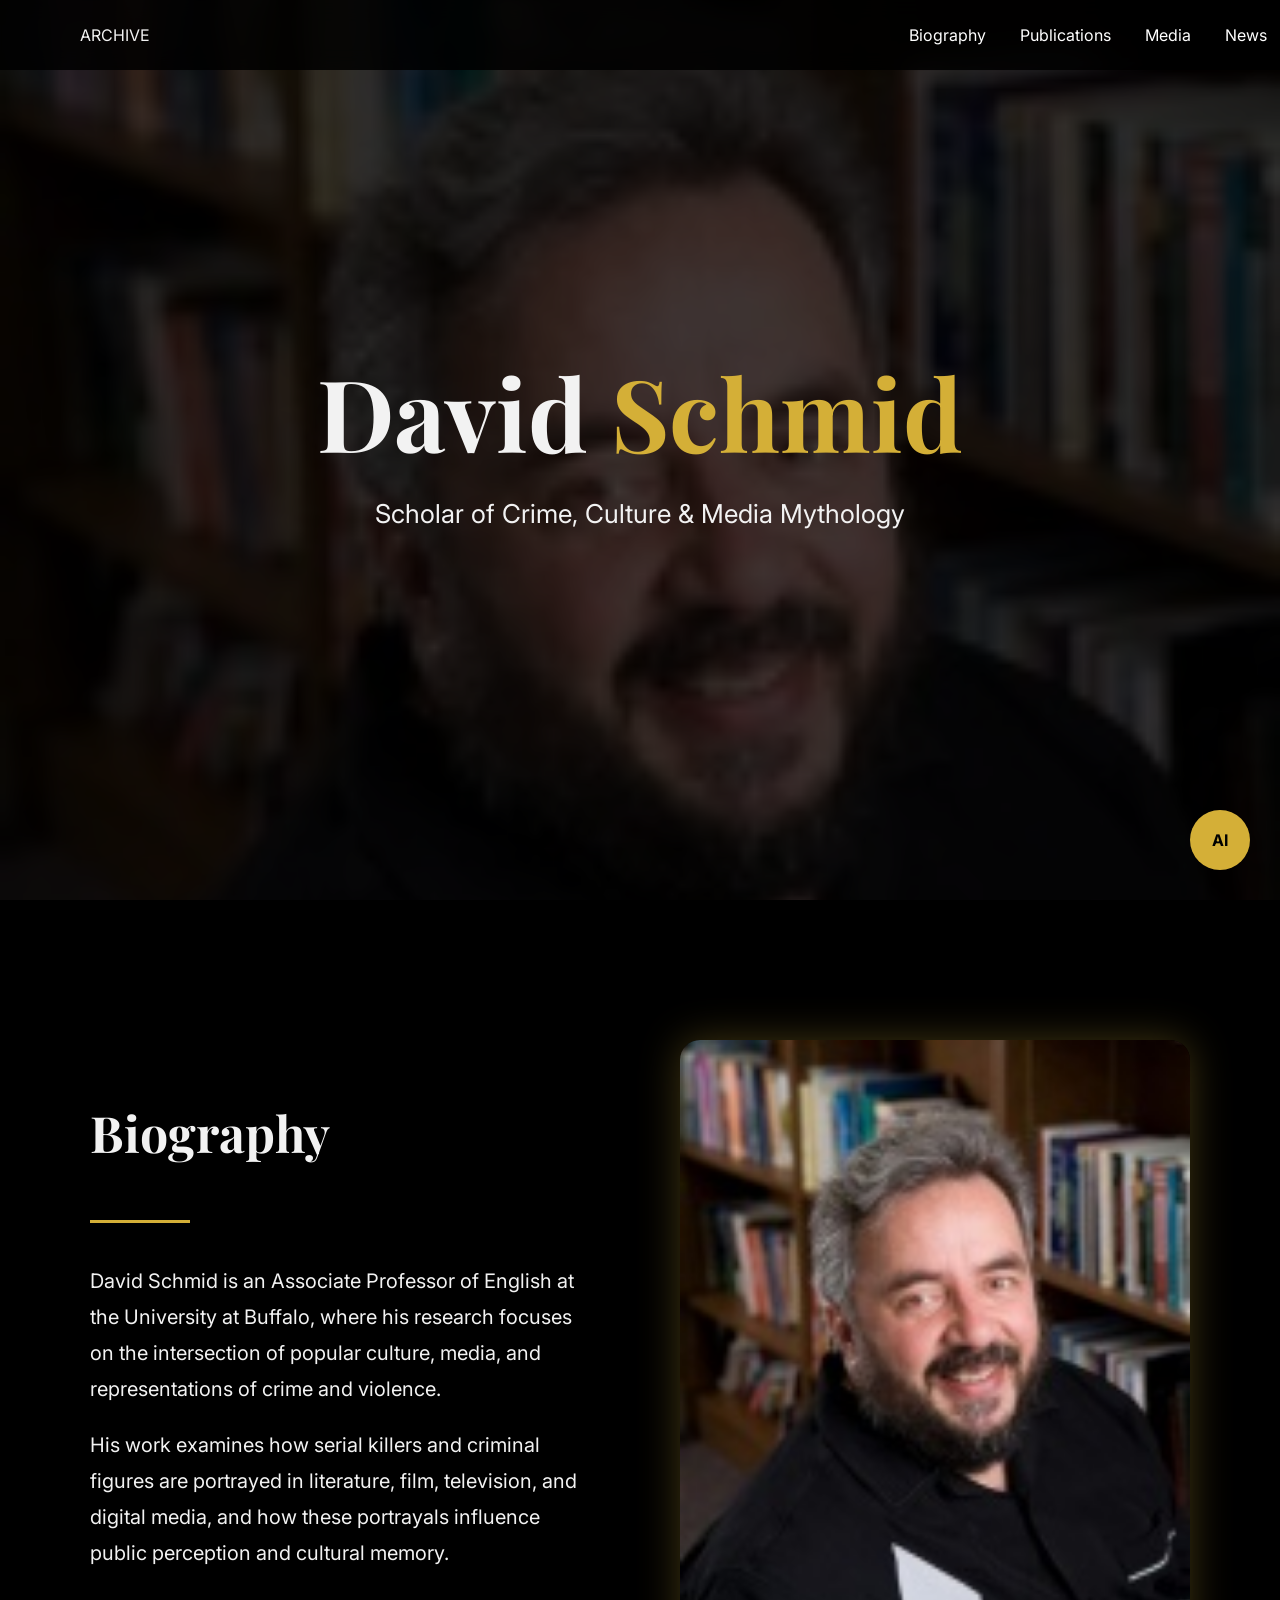
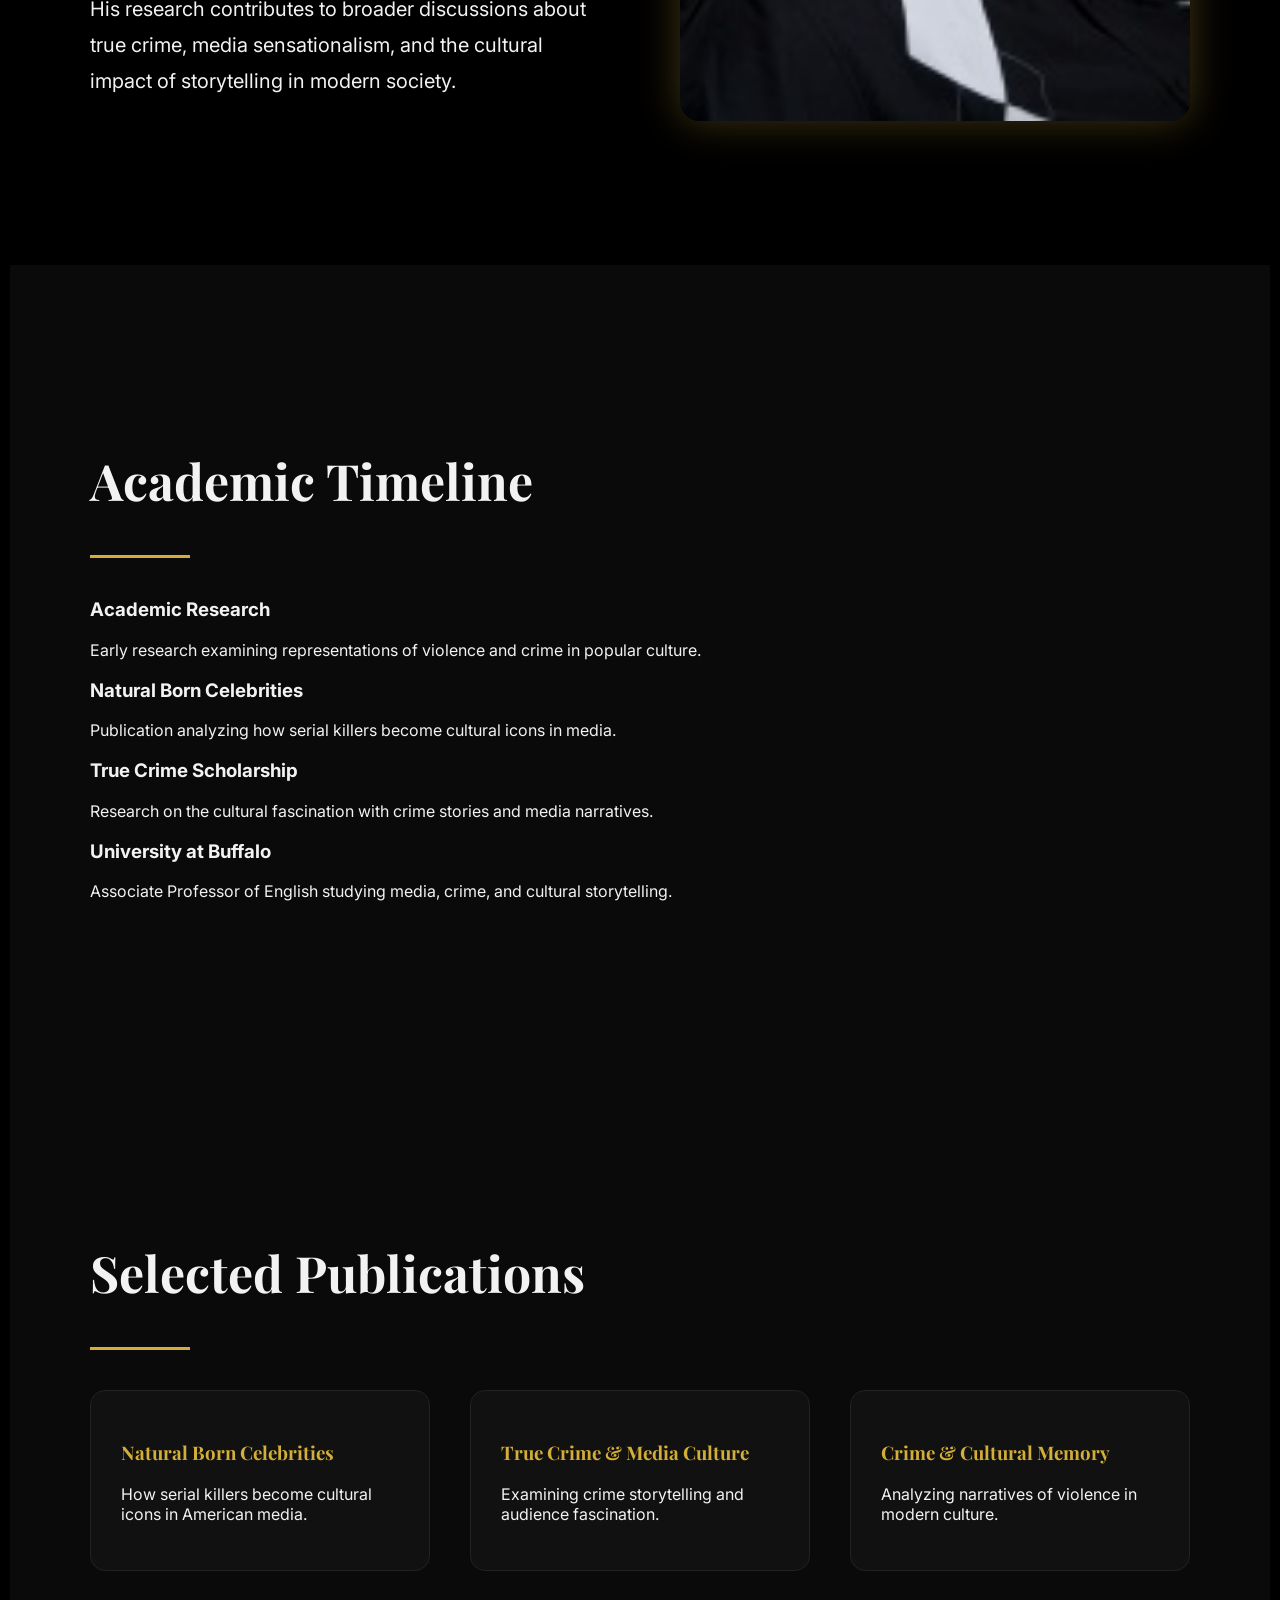
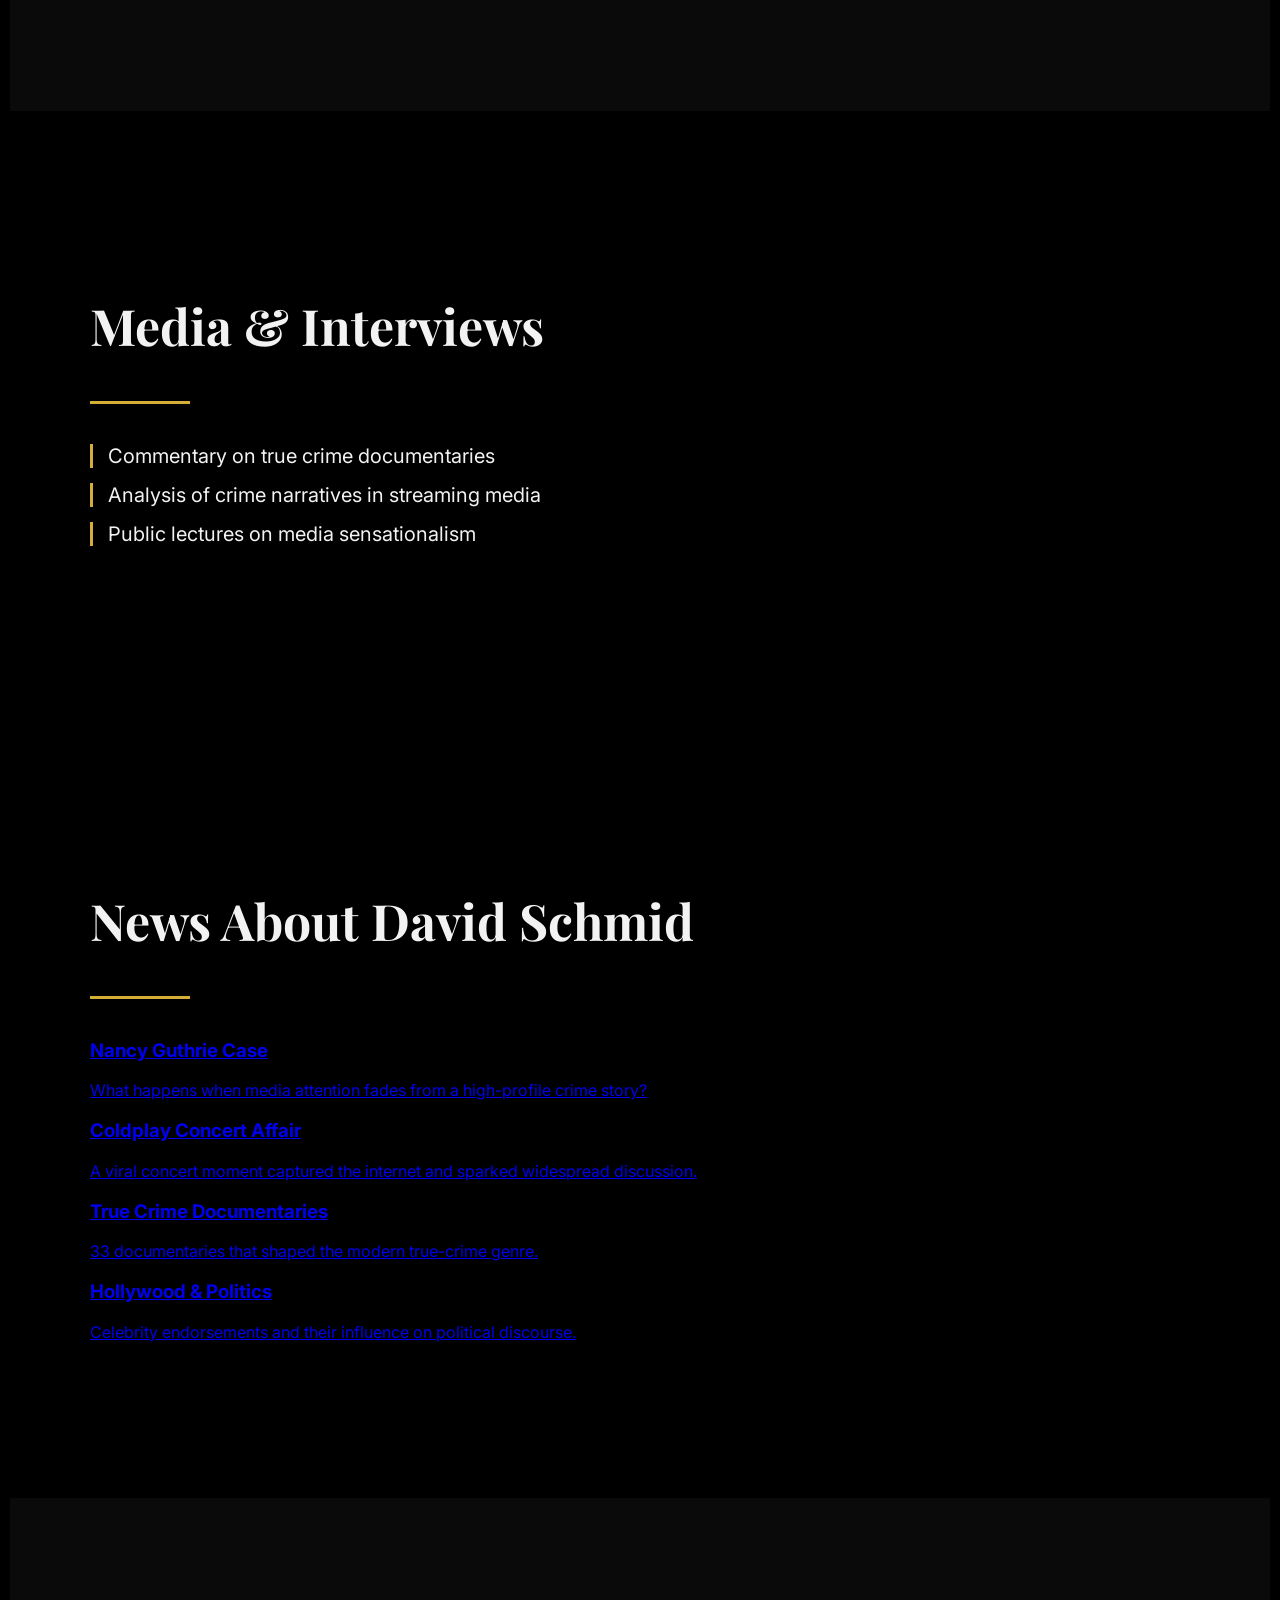
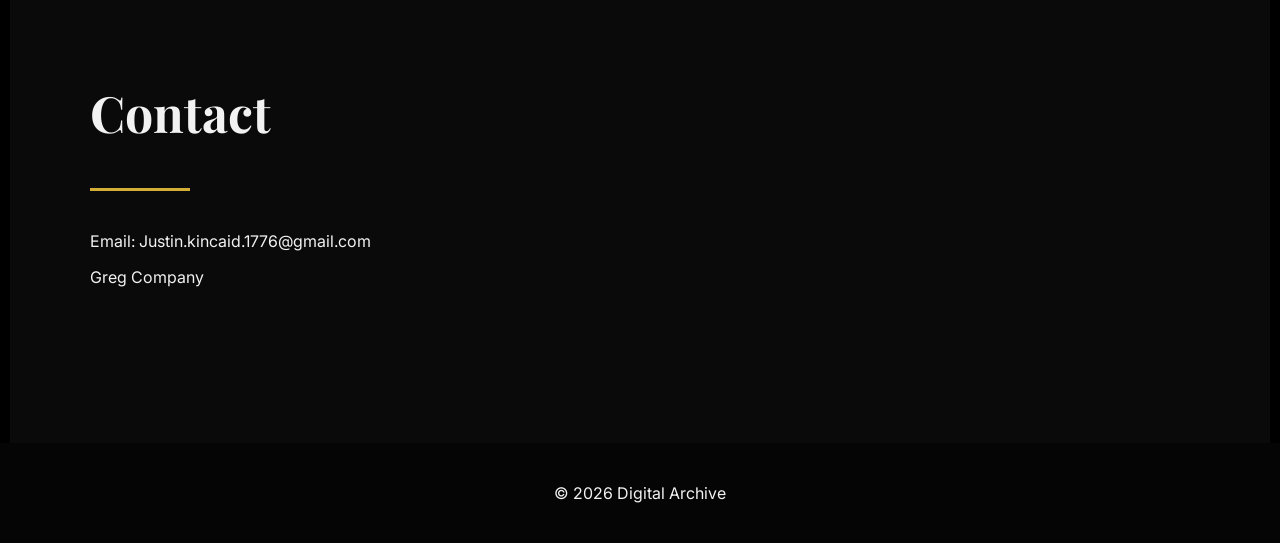
==== index.html @ 65b1dbdf "Add files via upload" ====
<!DOCTYPE html>
<html lang="en">
<head>
<meta charset="UTF-8">
<meta name="viewport" content="width=device-width, initial-scale=1.0">
<title>David Schmid | Digital Legacy</title>

<link rel="stylesheet" href="style.css">
<link href="https://fonts.googleapis.com/css2?family=Playfair+Display:wght@700&family=Inter:wght@300;400;600&display=swap" rel="stylesheet">

</head>

<body>

<header class="navbar">
<div class="logo">ARCHIVE</div>

<nav>
<a href="#bio">Biography</a>
<a href="#publications">Publications</a>
<a href="#media">Media</a>
<a href="#news">News</a>
<a href="#contact">Contact</a>
</nav>

</header>



<section class="hero">

<div class="hero-overlay"></div>

<div class="hero-content">
<h1>David <span>Schmid</span></h1>
<p>Scholar of Crime, Culture & Media Mythology</p>
</div>

</section>



<section id="bio" class="section reveal">

<div class="bio-grid">

<div class="bio-text">

<h2>Biography</h2>
<div class="divider"></div>

<p>
David Schmid is an Associate Professor of English at the University at Buffalo,
where his research focuses on the intersection of popular culture, media,
and representations of crime and violence.
</p>

<p>
His work examines how serial killers and criminal figures are portrayed in
literature, film, television, and digital media, and how these portrayals
influence public perception and cultural memory.
</p>


<p>
His research contributes to broader discussions about true crime,
media sensationalism, and the cultural impact of storytelling
in modern society.
</p>


</div>


<div class="bio-image">
<img src="schmid.jpg" alt="David Schmid">
</div>

</div>

</section>



<section class="section dark reveal">

<h2>Academic Timeline</h2>
<div class="divider"></div>

<div class="timeline">

<div class="timeline-item">
<h3>Academic Research</h3>
<p>Early research examining representations of violence and crime in popular culture.</p>
</div>

<div class="timeline-item">
<h3>Natural Born Celebrities</h3>
<p>Publication analyzing how serial killers become cultural icons in media.</p>
</div>

<div class="timeline-item">
<h3>True Crime Scholarship</h3>
<p>Research on the cultural fascination with crime stories and media narratives.</p>
</div>

<div class="timeline-item">
<h3>University at Buffalo</h3>
<p>Associate Professor of English studying media, crime, and cultural storytelling.</p>
</div>

</div>

</section>



<section id="publications" class="section dark reveal">

<h2>Selected Publications</h2>
<div class="divider"></div>

<div class="card-grid">

<div class="card">
<h3>Natural Born Celebrities</h3>
<p>How serial killers become cultural icons in American media.</p>
</div>

<div class="card">
<h3>True Crime & Media Culture</h3>
<p>Examining crime storytelling and audience fascination.</p>
</div>

<div class="card">
<h3>Crime & Cultural Memory</h3>
<p>Analyzing narratives of violence in modern culture.</p>
</div>

</div>

</section>



<section id="media" class="section reveal">

<h2>Media & Interviews</h2>
<div class="divider"></div>

<ul class="media-list">

<li>Commentary on true crime documentaries</li>
<li>Analysis of crime narratives in streaming media</li>
<li>Public lectures on media sensationalism</li>

</ul>

</section>



<section id="news" class="section reveal">

<h2>News About David Schmid</h2>
<div class="divider"></div>

<div class="news-grid">

<a href="nancy.html" class="news-card">
<h3>Nancy Guthrie Case</h3>
<p>What happens when media attention fades from a high-profile crime story?</p>
</a>

<a href="coldplay.html" class="news-card">
<h3>Coldplay Concert Affair</h3>
<p>A viral concert moment captured the internet and sparked widespread discussion.</p>
</a>

<a href="documentaries.html" class="news-card">
<h3>True Crime Documentaries</h3>
<p>33 documentaries that shaped the modern true-crime genre.</p>
</a>

<a href="hollywood.html" class="news-card">
<h3>Hollywood & Politics</h3>
<p>Celebrity endorsements and their influence on political discourse.</p>
</a>

</div>

</section>



<section id="contact" class="section dark reveal">

<h2>Contact</h2>
<div class="divider"></div>

<p>Email: Justin.kincaid.1776@gmail.com</p>
<p>Greg Company</p>

</section>



<footer>
© 2026 Digital Archive
</footer>



<!-- AI CHAT BUTTON -->

<div class="ai-button" onclick="toggleChat()">AI</div>

<div class="chat-container" id="chatContainer">

<div class="chat-header">
Ask About David Schmid
</div>

<div class="chat-messages" id="chatMessages"></div>

<input 
type="text"
id="userInput"
placeholder="Ask a question..."
onkeydown="if(event.key==='Enter') sendMessage()"
>

</div>



<script>

const reveals = document.querySelectorAll(".reveal");

function revealSections(){

reveals.forEach(section=>{

const sectionTop = section.getBoundingClientRect().top;

if(sectionTop < window.innerHeight-100){

section.classList.add("active");

}

});

}

window.addEventListener("scroll", revealSections);
window.addEventListener("load", revealSections);



function toggleChat(){

const chat = document.getElementById("chatContainer");

if(chat.style.display==="flex"){

chat.style.display="none";

}else{

chat.style.display="flex";

}

}



async function sendMessage(){

const input = document.getElementById("userInput");
const message = input.value;

if(!message) return;

const messages = document.getElementById("chatMessages");

messages.innerHTML += `<div class="user">${message}</div>`;

input.value="";

const context = `
You are an academic assistant.

The David Schmid referenced is an Associate Professor of English at the University at Buffalo.
His research focuses on popular culture, true crime, serial killer mythology,
and media representations of violence.

Answer clearly and academically.
`;

try{

const response = await fetch("http://localhost:11434/api/generate",{

method:"POST",

headers:{
"Content-Type":"application/json"
},

body:JSON.stringify({

model:"llama3:latest",
prompt:context + "\\nUser Question: " + message,
stream:false

})

});

const data = await response.json();

messages.innerHTML += `<div class="bot">${data.response}</div>`;

messages.scrollTop = messages.scrollHeight;

}

catch{

messages.innerHTML += `<div class="bot">⚠ Ollama not connected.</div>`;

}

}

</script>

</body>
</html>
---- style.css ----
html { scroll-behavior: smooth; }

body {
  margin: 0;
  background: #000;
  color: #f2f2f2;
  font-family: 'Inter', sans-serif;
}

/* FIX ANCHOR OFFSET */
section {
  scroll-margin-top: 120px;
}

/* NAVBAR */
.navbar {
  position: fixed;
  width: 100%;
  padding: 25px 80px;
  display: flex;
  justify-content: space-between;
  background: rgba(0,0,0,0.85);
  backdrop-filter: blur(10px);
  z-index: 1000;
}

.navbar a {
  color: #fff;
  text-decoration: none;
  margin-left: 30px;
  transition: 0.4s;
}

.navbar a:hover { color: #d4af37; }

/* HERO */
.hero {
  position: relative;
  height: 100vh;
  background: url('schmid.jpg') center 20%/cover no-repeat;
  display: flex;
  justify-content: center;
  align-items: center;
  text-align: center;
  overflow: hidden;
}

.hero-overlay {
  position: absolute;
  inset: 0;
  background: rgba(0,0,0,0.75);
}

.hero::before {
  content: "";
  position: absolute;
  inset: 0;
  background: url('schmid.jpg') center 20%/cover no-repeat;
  animation: slowZoom 20s infinite alternate ease-in-out;
  z-index: 0;
}

@keyframes slowZoom {
  from { transform: scale(1); }
  to { transform: scale(1.08); }
}

.hero-content {
  position: relative;
  z-index: 2;
}

.hero h1 {
  font-family: 'Playfair Display', serif;
  font-size: 100px;
  margin: 0;
}

.hero span { color: #d4af37; }

.hero p {
  font-size: 26px;
  margin-top: 20px;
}

/* SECTIONS */

.section {
  padding: 140px 80px;
  max-width: 1100px;
  margin: auto;
}

.reveal{
  opacity:0;
  transform:translateY(60px);
  transition:1s ease;
}

.reveal.active{
  opacity:1;
  transform:translateY(0);
}

.dark{
  background:#0a0a0a;
}

.section h2{
  font-family:'Playfair Display',serif;
  font-size:50px;
}

.divider{
  width:100px;
  height:3px;
  background:#d4af37;
  margin:20px 0 40px 0;
}

/* BIO */

.bio-grid {
  display: flex;
  gap: 80px;
  align-items: center;
}

.bio-text {
  flex: 1;
  font-size: 20px;
  line-height: 1.8;
}

.bio-image {
  flex: 1;
}

.bio-image img {
  width: 100%;
  border-radius: 20px;
  box-shadow: 0 0 40px rgba(212,175,55,0.3);
}

/* CARDS */

.card-grid {
  display: flex;
  gap: 40px;
  flex-wrap: wrap;
}

.card {
  flex: 1;
  min-width: 250px;
  background: #111;
  padding: 30px;
  border-radius: 15px;
  border: 1px solid #222;
  transition: 0.4s ease;
}

.card:hover {
  transform: translateY(-10px);
  border-color: #d4af37;
}

.card h3 {
  font-family: 'Playfair Display', serif;
  color: #d4af37;
}

/* MEDIA */

.media-list {
  list-style: none;
  padding: 0;
  font-size: 20px;
}

.media-list li {
  margin-bottom: 15px;
  border-left: 3px solid #d4af37;
  padding-left: 15px;
}

/* AI */

.ai-button {
  position: fixed;
  bottom: 30px;
  right: 30px;
  width: 60px;
  height: 60px;
  border-radius: 50%;
  background: #d4af37;
  color: black;
  font-weight: bold;
  display: flex;
  justify-content: center;
  align-items: center;
  cursor: pointer;
}

.chat-container {
  display: none;
  flex-direction: column;
  position: fixed;
  bottom: 110px;
  right: 30px;
  width: 340px;
  height: 450px;
  background: rgba(10,10,10,0.95);
  border: 1px solid #d4af37;
  border-radius: 15px;
}

.chat-header {
  padding: 15px;
  background: black;
  border-bottom: 1px solid #333;
  text-align: center;
  font-weight: bold;
}

.chat-messages {
  flex: 1;
  padding: 10px;
  overflow-y: auto;
}

.user { color: #d4af37; margin-bottom: 8px; }
.bot { color: #fff; margin-bottom: 12px; }

.chat-container input {
  border: none;
  padding: 12px;
  background: black;
  color: white;
  outline: none;
}

footer {
  text-align: center;
  padding: 40px;
  background: #050505;
}

/* ARTICLE HERO */

.article-hero{
height:60vh;
background:url("crime.jpg") center/cover no-repeat;
display:flex;
align-items:center;
justify-content:center;
text-align:center;
position:relative;
}

.article-hero h1{
font-family:'Playfair Display', serif;
font-size:70px;
}

.article-hero p{
font-size:22px;
color:#ccc;
}

/* ARTICLE LAYOUT */

.article-container{
max-width:1200px;
margin:120px auto;
padding:0 60px;
}

.article-grid{
display:grid;
grid-template-columns:1fr 1fr;
gap:40px;
}

/* ARTICLE CARDS */

.article-box{
background:rgba(20,20,20,0.85);
padding:35px;
border-radius:16px;
border:1px solid #222;
transition:0.4s;
}

.article-box:hover{
transform:translateY(-10px);
border-color:#d4af37;
}

.article-box h2{
color:#d4af37;
margin-bottom:10px;
}

.article-box p{
line-height:1.7;
font-size:18px;
}

/* BACK BUTTON */

.back-btn{
display:inline-block;
margin-top:50px;
color:#d4af37;
text-decoration:none;
font-size:18px;
}

.back-btn:hover{
color:white;
}

/* MOBILE */

@media (max-width:900px){

.bio-grid{
flex-direction:column;
}

.hero h1{
font-size:60px;
}

.article-grid{
grid-template-columns:1fr;
}
/* ECLIPSE IMAGE */

.article-image{
display:block;
margin:40px auto;
max-width:800px;
width:100%;
border-radius:16px;
box-shadow:0 0 25px rgba(0,0,0,0.6);
}
/* BIO QUOTE */

.bio-quote{
margin-top:30px;
padding:20px;
border-left:4px solid #d4af37;
background:#111;
font-style:italic;
color:#ccc;
line-height:1.6;
}

/* TIMELINE */

.timeline{
display:flex;
flex-direction:column;
gap:30px;
border-left:2px solid #d4af37;
padding-left:30px;
margin-top:40px;
}

.timeline-item{
position:relative;
}

.timeline-item::before{
content:"";
position:absolute;
left:-38px;
top:6px;
width:12px;
height:12px;
background:#d4af37;
border-radius:50%;
}

.timeline-item h3{
margin-bottom:6px;
font-family:'Playfair Display', serif;
color:#d4af37;
}

/* NEWS CARDS */

.news-grid{
display:grid;
grid-template-columns:repeat(auto-fit,minmax(250px,1fr));
gap:30px;
margin-top:40px;
}

.news-card{
background:#111;
padding:30px;
border-radius:15px;
border:1px solid #222;
text-decoration:none;
color:white;
transition:0.4s;
}

.news-card:hover{
transform:translateY(-8px);
border-color:#d4af37;
}

.news-card h3{
color:#d4af37;
margin-bottom:10px;
font-family:'Playfair Display', serif;
}
}
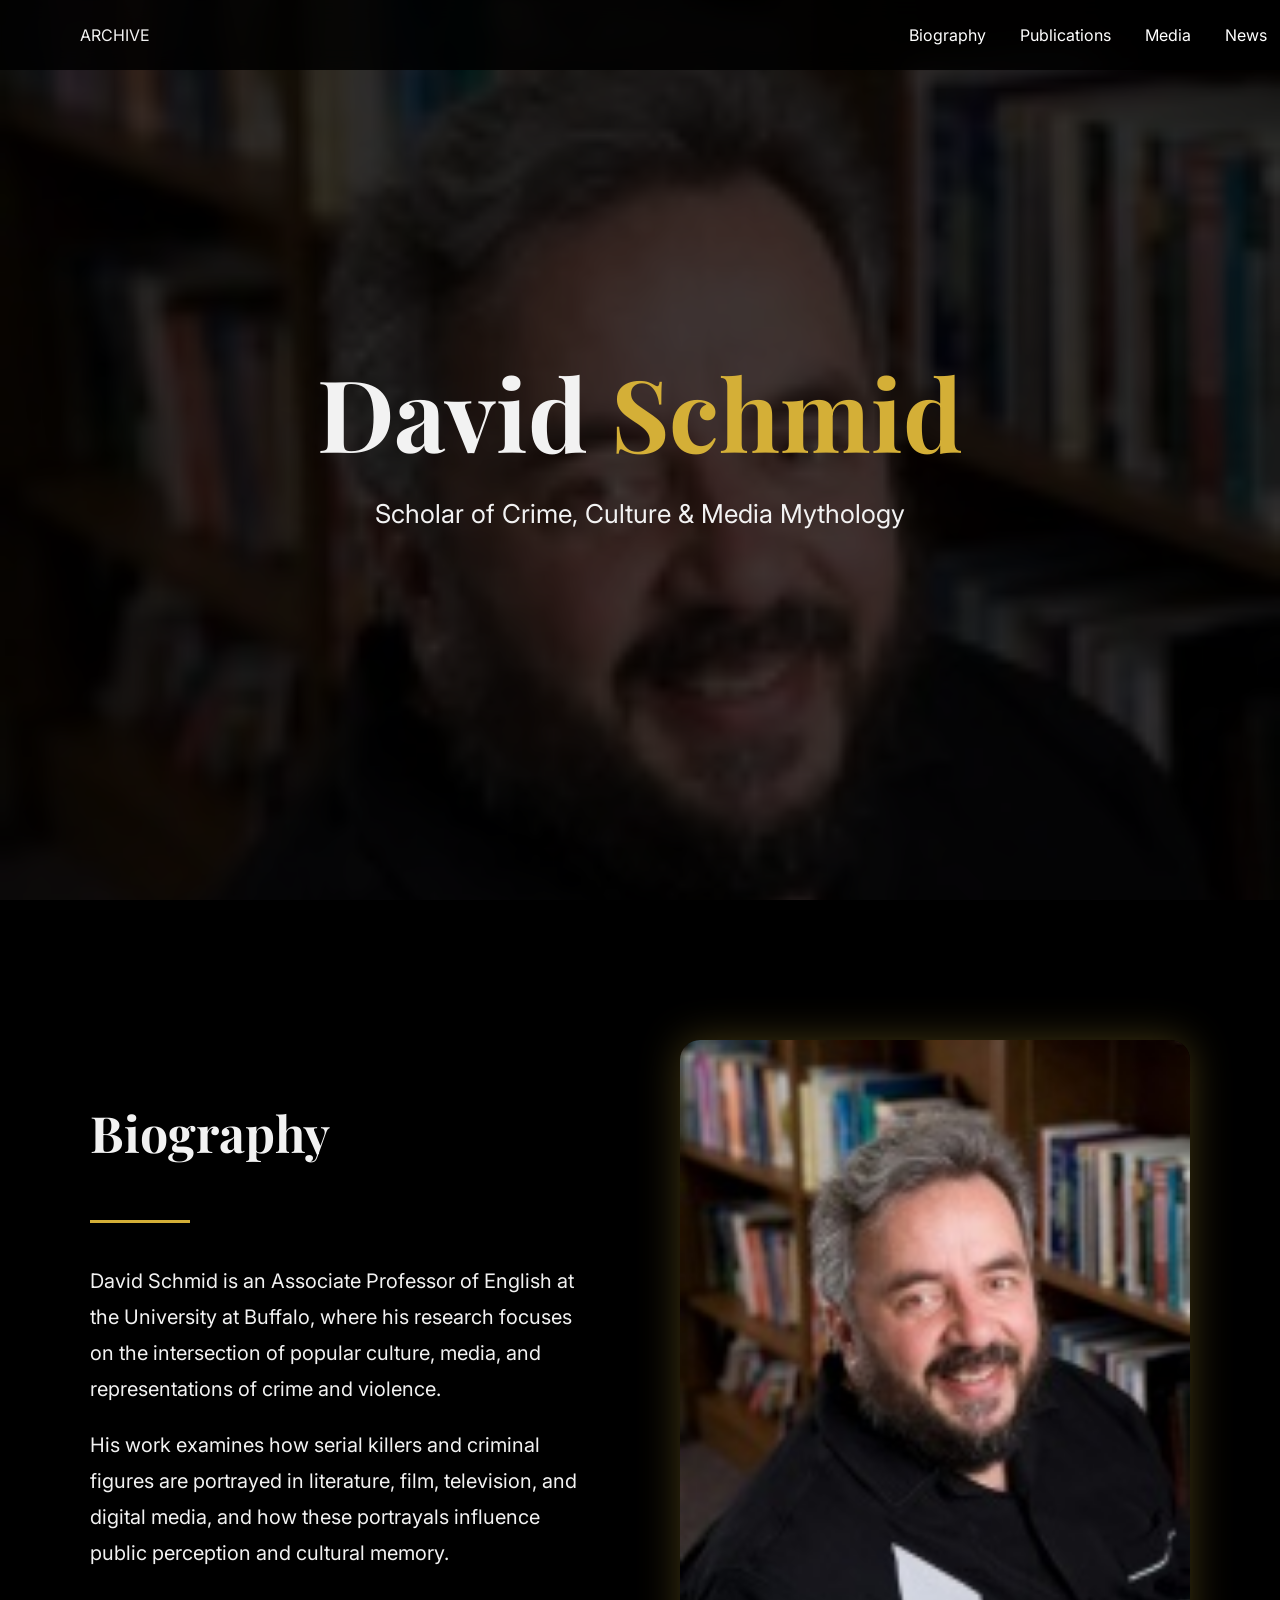
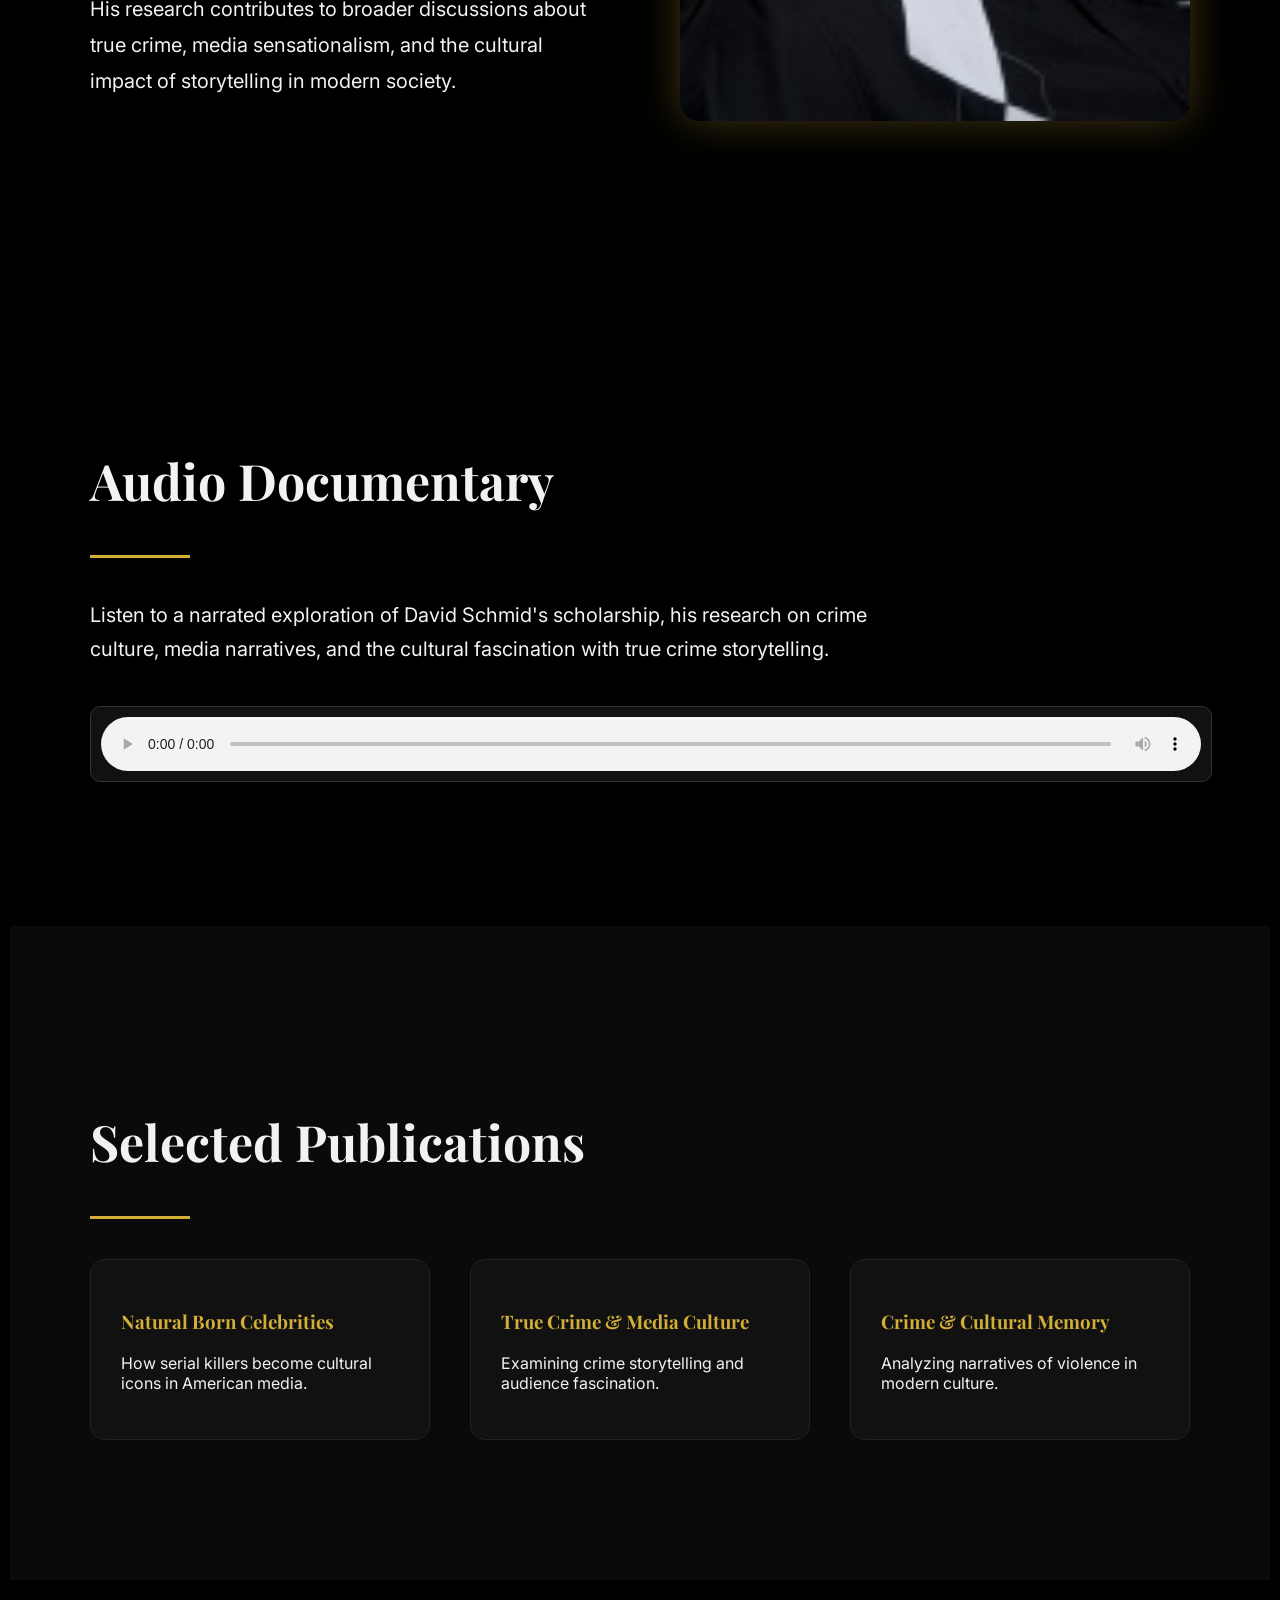
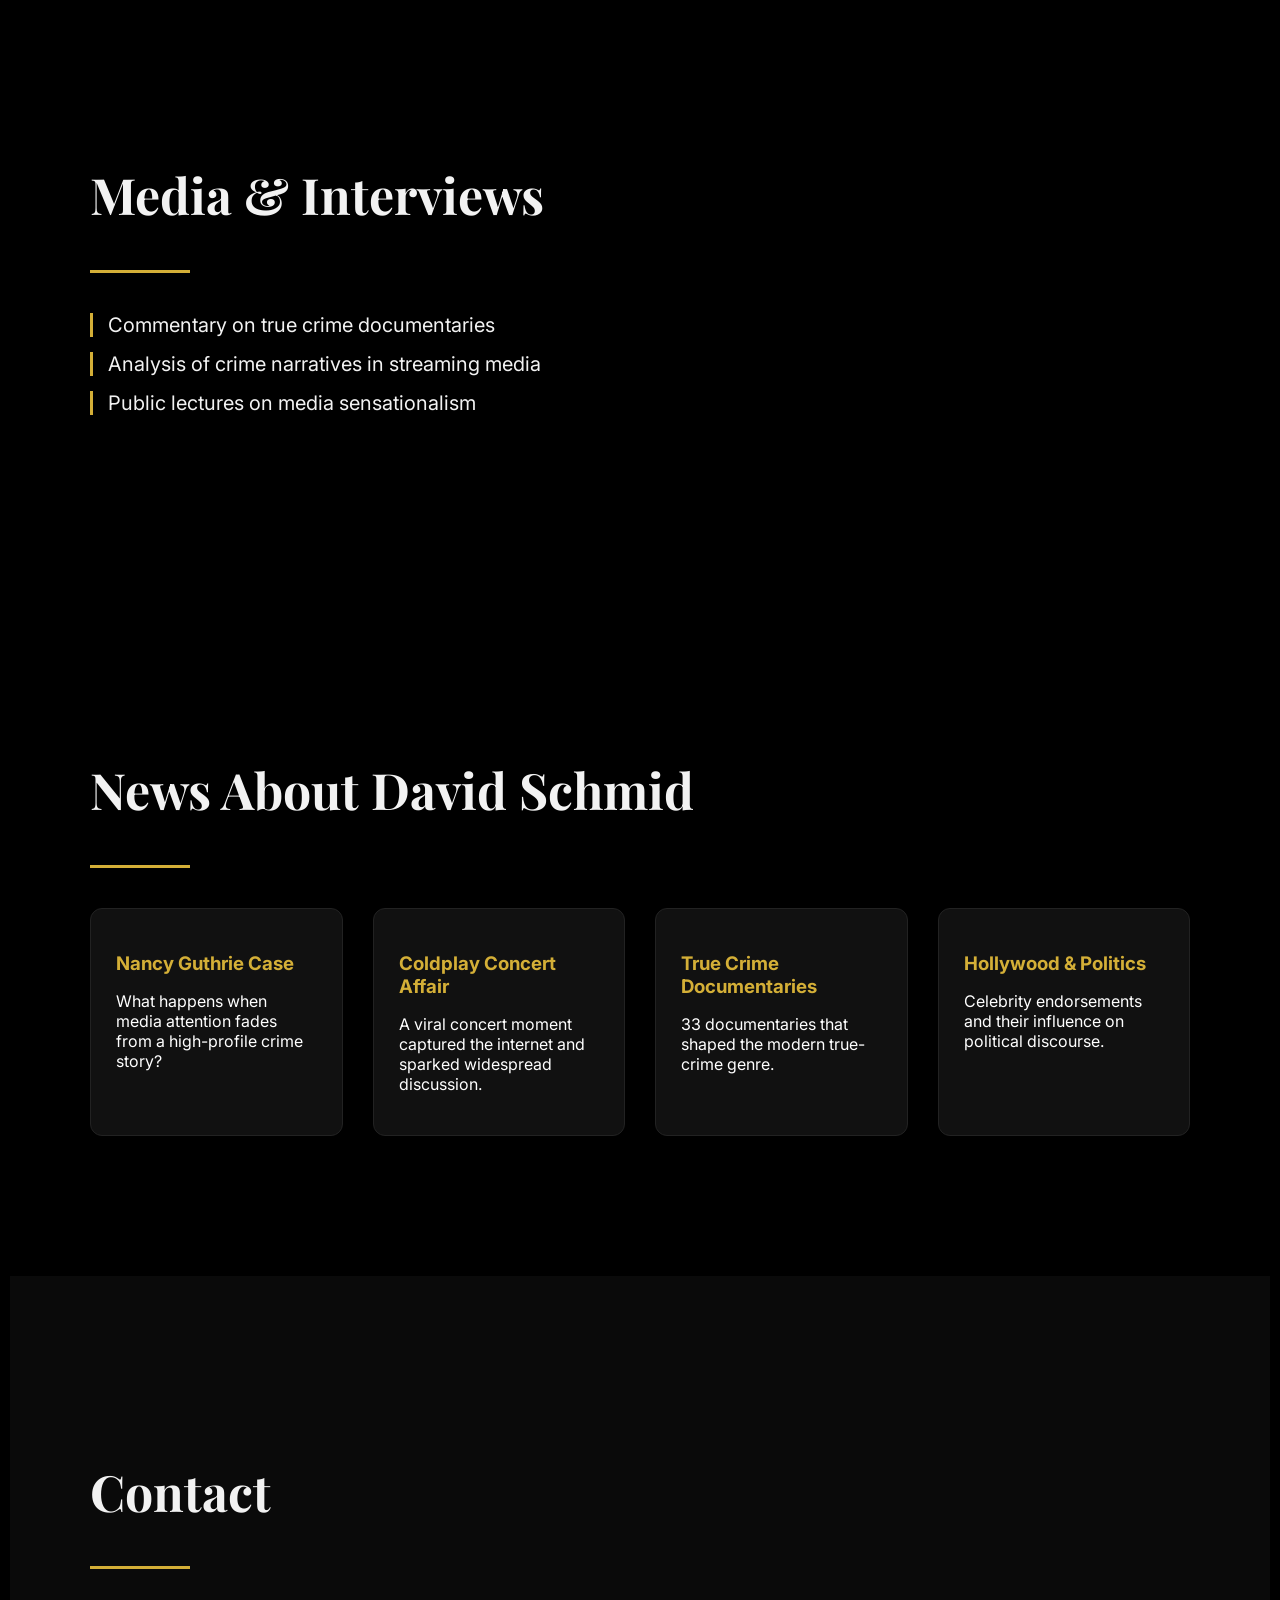
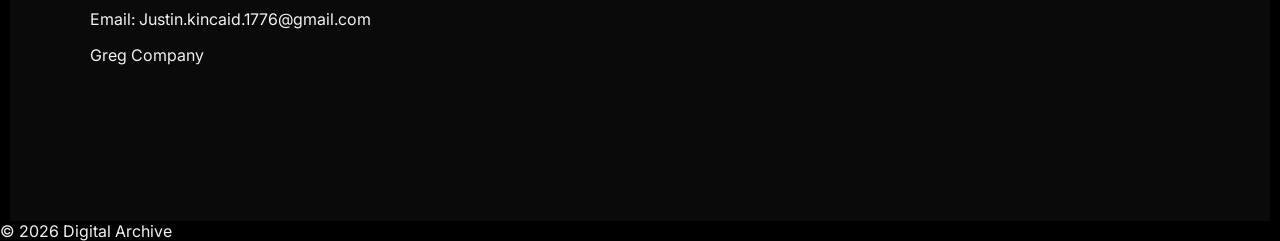
==== commit 7680aeba: "Add files via upload" ====
--- a/index.html
+++ b/index.html
@@ -61,16 +61,13 @@
 influence public perception and cultural memory.
 </p>
 
-
 <p>
 His research contributes to broader discussions about true crime,
 media sensationalism, and the cultural impact of storytelling
 in modern society.
 </p>
 
-
-</div>
-
+</div>
 
 <div class="bio-image">
 <img src="schmid.jpg" alt="David Schmid">
@@ -79,40 +76,23 @@
 </div>
 
 </section>
-
-
-
-<section class="section dark reveal">
-
-<h2>Academic Timeline</h2>
-<div class="divider"></div>
-
-<div class="timeline">
-
-<div class="timeline-item">
-<h3>Academic Research</h3>
-<p>Early research examining representations of violence and crime in popular culture.</p>
-</div>
-
-<div class="timeline-item">
-<h3>Natural Born Celebrities</h3>
-<p>Publication analyzing how serial killers become cultural icons in media.</p>
-</div>
-
-<div class="timeline-item">
-<h3>True Crime Scholarship</h3>
-<p>Research on the cultural fascination with crime stories and media narratives.</p>
-</div>
-
-<div class="timeline-item">
-<h3>University at Buffalo</h3>
-<p>Associate Professor of English studying media, crime, and cultural storytelling.</p>
-</div>
-
-</div>
-
-</section>
-
+<section id="audio" class="section reveal">
+
+<h2>Audio Documentary</h2>
+<div class="divider"></div>
+
+<p>
+Listen to a narrated exploration of David Schmid's scholarship,
+his research on crime culture, media narratives, and the cultural
+fascination with true crime storytelling.
+</p>
+
+<audio controls style="width:100%; margin-top:20px;">
+<source src="david-schmid-audio.mp3.m4a" type="audio/mpeg">
+Your browser does not support the audio element.
+</audio>
+
+</section>
 
 
 <section id="publications" class="section dark reveal">
@@ -211,40 +191,17 @@
 
 
 
-<!-- AI CHAT BUTTON -->
-
-<div class="ai-button" onclick="toggleChat()">AI</div>
-
-<div class="chat-container" id="chatContainer">
-
-<div class="chat-header">
-Ask About David Schmid
-</div>
-
-<div class="chat-messages" id="chatMessages"></div>
-
-<input 
-type="text"
-id="userInput"
-placeholder="Ask a question..."
-onkeydown="if(event.key==='Enter') sendMessage()"
->
-
-</div>
-
-
-
 <script>
 
 const reveals = document.querySelectorAll(".reveal");
 
 function revealSections(){
 
-reveals.forEach(section=>{
+reveals.forEach(section => {
 
 const sectionTop = section.getBoundingClientRect().top;
 
-if(sectionTop < window.innerHeight-100){
+if(sectionTop < window.innerHeight - 100){
 
 section.classList.add("active");
 
@@ -257,85 +214,6 @@
 window.addEventListener("scroll", revealSections);
 window.addEventListener("load", revealSections);
 
-
-
-function toggleChat(){
-
-const chat = document.getElementById("chatContainer");
-
-if(chat.style.display==="flex"){
-
-chat.style.display="none";
-
-}else{
-
-chat.style.display="flex";
-
-}
-
-}
-
-
-
-async function sendMessage(){
-
-const input = document.getElementById("userInput");
-const message = input.value;
-
-if(!message) return;
-
-const messages = document.getElementById("chatMessages");
-
-messages.innerHTML += `<div class="user">${message}</div>`;
-
-input.value="";
-
-const context = `
-You are an academic assistant.
-
-The David Schmid referenced is an Associate Professor of English at the University at Buffalo.
-His research focuses on popular culture, true crime, serial killer mythology,
-and media representations of violence.
-
-Answer clearly and academically.
-`;
-
-try{
-
-const response = await fetch("http://localhost:11434/api/generate",{
-
-method:"POST",
-
-headers:{
-"Content-Type":"application/json"
-},
-
-body:JSON.stringify({
-
-model:"llama3:latest",
-prompt:context + "\\nUser Question: " + message,
-stream:false
-
-})
-
-});
-
-const data = await response.json();
-
-messages.innerHTML += `<div class="bot">${data.response}</div>`;
-
-messages.scrollTop = messages.scrollHeight;
-
-}
-
-catch{
-
-messages.innerHTML += `<div class="bot">⚠ Ollama not connected.</div>`;
-
-}
-
-}
-
 </script>
 
 </body>
--- a/style.css
+++ b/style.css
@@ -8,11 +8,13 @@
 }
 
 /* FIX ANCHOR OFFSET */
+
 section {
   scroll-margin-top: 120px;
 }
 
 /* NAVBAR */
+
 .navbar {
   position: fixed;
   width: 100%;
@@ -31,9 +33,12 @@
   transition: 0.4s;
 }
 
-.navbar a:hover { color: #d4af37; }
+.navbar a:hover {
+  color: #d4af37;
+}
 
 /* HERO */
+
 .hero {
   position: relative;
   height: 100vh;
@@ -76,7 +81,9 @@
   margin: 0;
 }
 
-.hero span { color: #d4af37; }
+.hero span {
+  color: #d4af37;
+}
 
 .hero p {
   font-size: 26px;
@@ -91,31 +98,31 @@
   margin: auto;
 }
 
-.reveal{
-  opacity:0;
-  transform:translateY(60px);
-  transition:1s ease;
-}
-
-.reveal.active{
-  opacity:1;
-  transform:translateY(0);
-}
-
-.dark{
-  background:#0a0a0a;
-}
-
-.section h2{
-  font-family:'Playfair Display',serif;
-  font-size:50px;
-}
-
-.divider{
-  width:100px;
-  height:3px;
-  background:#d4af37;
-  margin:20px 0 40px 0;
+.reveal {
+  opacity: 0;
+  transform: translateY(60px);
+  transition: 1s ease;
+}
+
+.reveal.active {
+  opacity: 1;
+  transform: translateY(0);
+}
+
+.dark {
+  background: #0a0a0a;
+}
+
+.section h2 {
+  font-family: 'Playfair Display', serif;
+  font-size: 50px;
+}
+
+.divider {
+  width: 100px;
+  height: 3px;
+  background: #d4af37;
+  margin: 20px 0 40px 0;
 }
 
 /* BIO */
@@ -184,7 +191,35 @@
   padding-left: 15px;
 }
 
-/* AI */
+/* NEWS CARDS */
+
+.news-grid {
+  display: grid;
+  grid-template-columns: repeat(auto-fit, minmax(250px,1fr));
+  gap: 30px;
+}
+
+.news-card {
+  background: #111;
+  padding: 25px;
+  border-radius: 12px;
+  border: 1px solid #222;
+  text-decoration: none;
+  color: white;
+  transition: 0.4s;
+}
+
+.news-card:hover {
+  transform: translateY(-8px);
+  border-color: #d4af37;
+}
+
+.news-card h3 {
+  color: #d4af37;
+  margin-bottom: 10px;
+}
+
+/* AI CHAT */
 
 .ai-button {
   position: fixed;
@@ -229,8 +264,15 @@
   overflow-y: auto;
 }
 
-.user { color: #d4af37; margin-bottom: 8px; }
-.bot { color: #fff; margin-bottom: 12px; }
+.user {
+  color: #d4af37;
+  margin-bottom: 8px;
+}
+
+.bot {
+  color: #fff;
+  margin-bottom: 12px;
+}
 
 .chat-container input {
   border: none;
@@ -240,85 +282,65 @@
   outline: none;
 }
 
-footer {
+/* ARTICLE PAGES */
+
+.article-hero {
+  height: 60vh;
+  background: url("crime.jpg") center/cover no-repeat;
+  display: flex;
+  align-items: center;
+  justify-content: center;
   text-align: center;
-  padding: 40px;
-  background: #050505;
-}
-
-/* ARTICLE HERO */
-
-.article-hero{
-height:60vh;
-background:url("crime.jpg") center/cover no-repeat;
-display:flex;
-align-items:center;
-justify-content:center;
-text-align:center;
-position:relative;
-}
-
-.article-hero h1{
-font-family:'Playfair Display', serif;
-font-size:70px;
-}
-
-.article-hero p{
-font-size:22px;
-color:#ccc;
-}
-
-/* ARTICLE LAYOUT */
-
-.article-container{
-max-width:1200px;
-margin:120px auto;
-padding:0 60px;
-}
-
-.article-grid{
-display:grid;
-grid-template-columns:1fr 1fr;
-gap:40px;
-}
-
-/* ARTICLE CARDS */
-
-.article-box{
-background:rgba(20,20,20,0.85);
-padding:35px;
-border-radius:16px;
-border:1px solid #222;
-transition:0.4s;
-}
-
-.article-box:hover{
-transform:translateY(-10px);
-border-color:#d4af37;
-}
-
-.article-box h2{
-color:#d4af37;
-margin-bottom:10px;
-}
-
-.article-box p{
-line-height:1.7;
-font-size:18px;
-}
-
-/* BACK BUTTON */
-
-.back-btn{
-display:inline-block;
-margin-top:50px;
-color:#d4af37;
-text-decoration:none;
-font-size:18px;
-}
-
-.back-btn:hover{
-color:white;
+}
+
+.article-container {
+  max-width: 1200px;
+  margin: 120px auto;
+  padding: 0 60px;
+}
+
+.article-grid {
+  display: grid;
+  grid-template-columns: 1fr 1fr;
+  gap: 40px;
+}
+
+.article-box {
+  background: rgba(20,20,20,0.85);
+  padding: 35px;
+  border-radius: 16px;
+  border: 1px solid #222;
+}
+
+.article-box h2 {
+  color: #d4af37;
+}
+
+.back-btn {
+  display: inline-block;
+  margin-top: 50px;
+  color: #d4af37;
+  text-decoration: none;
+}
+
+/* AUDIO SECTION */
+
+.audio-section {
+  margin-top: 40px;
+  padding: 25px;
+  background: #111;
+  border-radius: 12px;
+  border: 1px solid #222;
+}
+
+.audio-section h3 {
+  color: #d4af37;
+  margin-bottom: 10px;
+  font-family: 'Playfair Display', serif;
+}
+
+audio {
+  width: 100%;
 }
 
 /* MOBILE */
@@ -336,87 +358,28 @@
 .article-grid{
 grid-template-columns:1fr;
 }
-/* ECLIPSE IMAGE */
-
-.article-image{
-display:block;
-margin:40px auto;
+
+}
+/* AUDIO SECTION */
+
+#audio p{
+font-size:20px;
+line-height:1.7;
 max-width:800px;
+}
+
+#audio audio{
+margin-top:25px;
 width:100%;
-border-radius:16px;
-box-shadow:0 0 25px rgba(0,0,0,0.6);
-}
-/* BIO QUOTE */
-
-.bio-quote{
-margin-top:30px;
-padding:20px;
-border-left:4px solid #d4af37;
 background:#111;
-font-style:italic;
-color:#ccc;
-line-height:1.6;
-}
-
-/* TIMELINE */
-
-.timeline{
-display:flex;
-flex-direction:column;
-gap:30px;
-border-left:2px solid #d4af37;
-padding-left:30px;
-margin-top:40px;
-}
-
-.timeline-item{
-position:relative;
-}
-
-.timeline-item::before{
-content:"";
-position:absolute;
-left:-38px;
-top:6px;
-width:12px;
-height:12px;
-background:#d4af37;
-border-radius:50%;
-}
-
-.timeline-item h3{
-margin-bottom:6px;
-font-family:'Playfair Display', serif;
-color:#d4af37;
-}
-
-/* NEWS CARDS */
-
-.news-grid{
-display:grid;
-grid-template-columns:repeat(auto-fit,minmax(250px,1fr));
-gap:30px;
-margin-top:40px;
-}
-
-.news-card{
-background:#111;
-padding:30px;
-border-radius:15px;
-border:1px solid #222;
-text-decoration:none;
-color:white;
-transition:0.4s;
-}
-
-.news-card:hover{
-transform:translateY(-8px);
+border-radius:10px;
+padding:10px;
+border:1px solid #333;
+}
+
+/* Optional glow effect */
+
+#audio audio:hover{
 border-color:#d4af37;
-}
-
-.news-card h3{
-color:#d4af37;
-margin-bottom:10px;
-font-family:'Playfair Display', serif;
-}
+box-shadow:0 0 15px rgba(212,175,55,0.4);
 }
